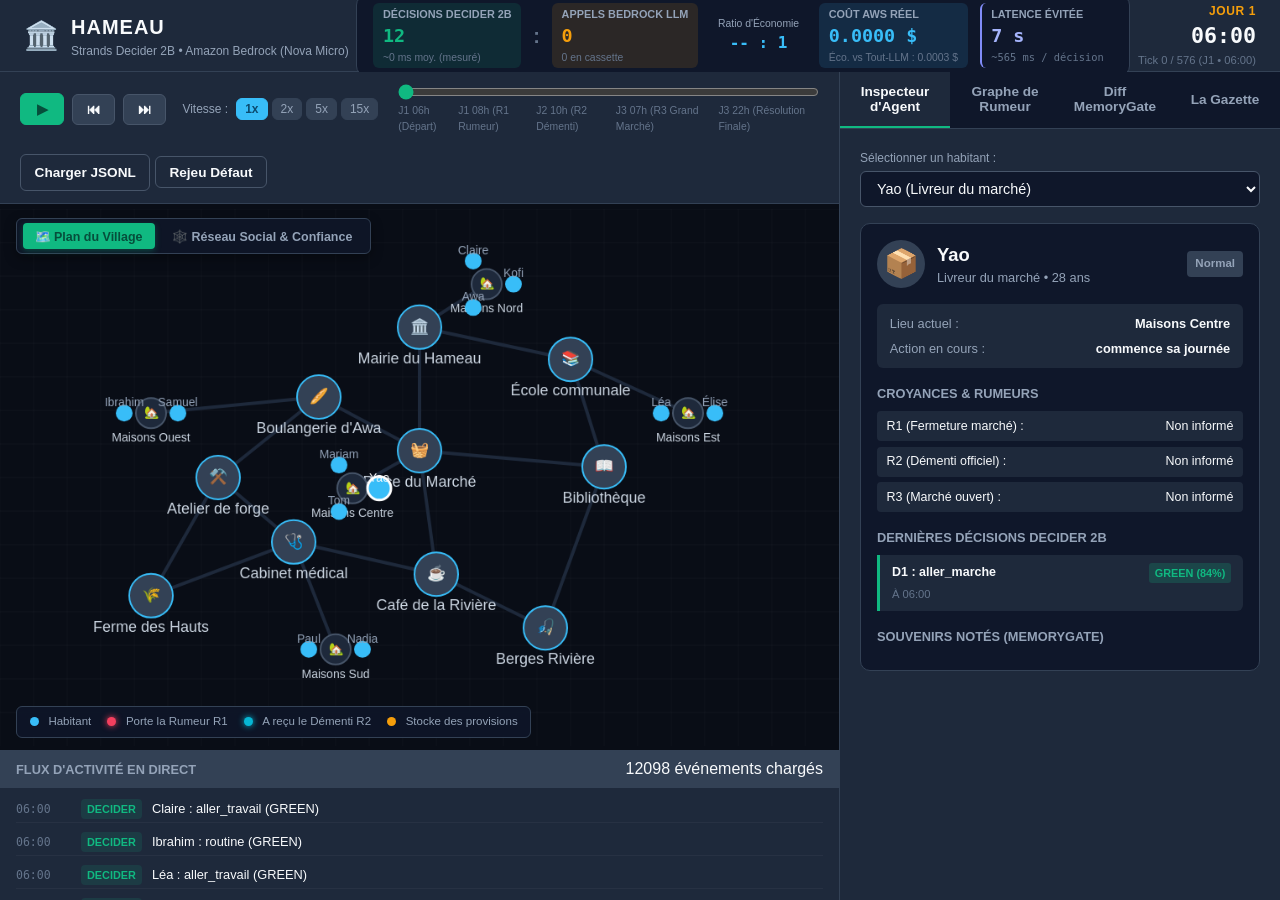
==== viewer/index.html @ 4fb648f9 "feat(viewer): implement interactive social network graph, trust diffusion & 3-day timeline" ====
<!DOCTYPE html>
<html lang="fr">
<head>
  <meta charset="UTF-8">
  <meta name="viewport" content="width=device-width, initial-scale=1.0">
  <meta http-equiv="Content-Security-Policy" content="default-src 'self'; style-src 'self' 'unsafe-inline' https://fonts.googleapis.com; font-src 'self' https://fonts.gstatic.com; img-src 'self' data:; connect-src 'self';">
  <title>HAMEAU — Visualiseur de Simulation Multi-Agents</title>
  <link rel="stylesheet" href="styles.css">
  <link rel="preconnect" href="https://fonts.googleapis.com">
  <link rel="preconnect" href="https://fonts.gstatic.com" crossorigin>
  <link href="https://fonts.googleapis.com/css2?family=Plus+Jakarta+Sans:wght@400;500;600;700&family=Newsreader:ital,opsz,wght@0,6..72,500;1,6..72,400&family=JetBrains+Mono:wght@400;500&display=swap" rel="stylesheet">
</head>
<body class="theme-slate">
  <!-- En-tête / Barre des métriques en direct -->
  <header class="app-header">
    <div class="brand">
      <div class="brand-logo">
        <span class="logo-icon">🏛️</span>
      </div>
      <div class="brand-text">
        <h1>HAMEAU</h1>
        <p class="subtitle">Strands Decider 2B &bull; Amazon Bedrock (Nova Micro)</p>
      </div>
    </div>

    <!-- Compteurs en direct (FR-25, Section 4.2) -->
    <div class="live-metrics" id="live-metrics">
      <div class="metric-card metric-decider">
        <div class="metric-label">Décisions Decider 2B</div>
        <div class="metric-value" id="counter-decider">0</div>
        <div class="metric-sub" id="counter-decider-latency">Mesuré depuis journal</div>
      </div>
      <div class="metric-divider">:</div>
      <div class="metric-card metric-bedrock">
        <div class="metric-label">Appels Bedrock LLM</div>
        <div class="metric-value" id="counter-bedrock">0</div>
        <div class="metric-sub" id="counter-cassettes">0 en cassette</div>
      </div>
      <div class="metric-badge">
        <span class="badge-title">Ratio d'Économie</span>
        <span class="badge-value" id="ratio-value">-- : 1</span>
      </div>
      <div class="metric-card metric-cost">
        <div class="metric-label">Coût AWS Réel</div>
        <div class="metric-value font-mono" id="counter-cost">0,0000 $</div>
        <div class="metric-sub" id="counter-savings">Éco. vs Tout-LLM : 0,0000 $</div>
      </div>
      <div class="metric-card metric-latency-saved">
        <div class="metric-label">Latence Évitée</div>
        <div class="metric-value font-mono" id="counter-latency-saved">0 s</div>
        <div class="metric-sub font-mono" id="counter-latency-sub">~565 ms / décision</div>
      </div>
    </div>

    <!-- Horloge & Contrôles rapides -->
    <div class="clock-display">
      <div class="clock-day" id="clock-day">JOUR 1</div>
      <div class="clock-time font-mono" id="clock-time">06:00</div>
      <div class="clock-tick" id="clock-tick">Tick 0 / 192</div>
    </div>
  </header>

  <!-- Corps principal -->
  <main class="main-container">
    <!-- Vue Carte & Timeline -->
    <section class="simulation-view">
      <!-- Barre d'outils de Rejeu -->
      <div class="playback-bar">
        <div class="playback-controls">
          <button id="btn-play-pause" class="btn btn-primary" title="Espace : Lecture / Pause">
            <span id="play-icon">▶</span>
          </button>
          <button id="btn-step-prev" class="btn btn-secondary" title="Pas précédent">⏮</button>
          <button id="btn-step-next" class="btn btn-secondary" title="Pas suivant">⏭</button>
          <div class="speed-selector">
            <label>Vitesse :</label>
            <button class="btn-chip active" data-speed="1">1x</button>
            <button class="btn-chip" data-speed="2">2x</button>
            <button class="btn-chip" data-speed="5">5x</button>
            <button class="btn-chip" data-speed="15">15x</button>
          </div>
        </div>

        <div class="timeline-slider-container">
          <input type="range" id="timeline-slider" min="0" max="576" value="0" step="1">
          <div class="timeline-ticks-labels">
            <span>J1 06h (Départ)</span>
            <span>J1 08h (R1 Rumeur)</span>
            <span>J2 10h (R2 Démenti)</span>
            <span>J3 07h (R3 Grand Marché)</span>
            <span>J3 22h (Résolution Finale)</span>
          </div>
        </div>

        <div class="playback-actions">
          <label class="btn btn-outline file-upload-label">
            <span>Charger JSONL</span>
            <input type="file" id="file-input" accept=".jsonl">
          </label>
          <button id="btn-load-sample" class="btn btn-outline">Rejeu Défaut</button>
        </div>
      </div>

      <!-- Canvas Carte du Village & Graphe Social -->
      <div class="canvas-wrapper">
        <div class="canvas-view-toggle">
          <button id="btn-view-map" class="view-toggle-btn active" data-mode="map">🗺️ Plan du Village</button>
          <button id="btn-view-network" class="view-toggle-btn" data-mode="network">🕸️ Réseau Social & Confiance</button>
        </div>
        <canvas id="village-canvas" width="1000" height="640"></canvas>
        <div class="map-overlay-legend" id="canvas-legend">
          <span class="legend-item"><span class="dot dot-habitant"></span> Habitant</span>
          <span class="legend-item"><span class="dot dot-rumeur"></span> Porte la Rumeur R1</span>
          <span class="legend-item"><span class="dot dot-dementi"></span> A reçu le Démenti R2</span>
          <span class="legend-item"><span class="dot dot-stocking"></span> Stocke des provisions</span>
        </div>
      </div>

      <!-- Journal des événements en direct -->
      <div class="event-feed">
        <div class="feed-header">
          <h3>Flux d'Activité en Direct</h3>
          <span class="feed-filter" id="feed-status">Prêt</span>
        </div>
        <div class="feed-list" id="feed-list">
          <div class="feed-empty">Chargez un journal ou lancez la lecture pour observer les événements.</div>
        </div>
      </div>
    </section>

    <!-- Volet Inspecteur & Onglets (À droite) -->
    <aside class="side-panel">
      <!-- Navigation par onglets -->
      <nav class="panel-tabs">
        <button class="tab-btn active" data-tab="inspector">Inspecteur d'Agent</button>
        <button class="tab-btn" data-tab="rumor-graph">Graphe de Rumeur</button>
        <button class="tab-btn" data-tab="memory-diff">Diff MemoryGate</button>
        <button class="tab-btn" data-tab="gazette">La Gazette</button>
      </nav>

      <!-- Onglet 1 : Inspecteur d'Agent -->
      <div class="tab-content active" id="tab-inspector">
        <div class="agent-selector-wrapper">
          <label for="agent-select">Sélectionner un habitant :</label>
          <select id="agent-select" class="form-select">
            <option value="yao">Yao (Livreur du marché)</option>
            <option value="kofi">Kofi (Maire)</option>
            <option value="awa">Awa (Boulangère)</option>
            <option value="elise">Élise (Institutrice)</option>
            <option value="samuel">Samuel (Forgeron)</option>
            <option value="nadia">Nadia (Médecin)</option>
            <option value="tom">Tom (Apprenti café)</option>
            <option value="mariam">Mariam (Marchande légumes)</option>
            <option value="paul">Paul (Pêcheur retraité)</option>
            <option value="lea">Léa (Bibliothécaire)</option>
            <option value="ibrahim">Ibrahim (Agriculteur)</option>
            <option value="claire">Claire (Rédactrice Gazette)</option>
          </select>
        </div>

        <div class="agent-card" id="agent-profile-card">
          <div class="agent-header">
            <div class="agent-avatar" id="inspector-avatar">📦</div>
            <div class="agent-title">
              <h2 id="inspector-name">Yao</h2>
              <p id="inspector-job">Livreur du marché &bull; 28 ans</p>
            </div>
            <div class="behavior-badge" id="inspector-stocking-badge">
              Normal
            </div>
          </div>

          <div class="agent-status-section">
            <div class="status-item">
              <span class="label">Lieu actuel :</span>
              <span class="value" id="inspector-loc">Place du Marché</span>
            </div>
            <div class="status-item">
              <span class="label">Action en cours :</span>
              <span class="value" id="inspector-action">Prépare ses livraisons</span>
            </div>
          </div>

          <!-- Croyances et Rumeurs -->
          <div class="inspector-beliefs">
            <h4>Croyances & Rumeurs</h4>
            <div id="inspector-beliefs-list" class="beliefs-list">
              <div class="belief-pill">R1 (Fermeture marché) : <span id="r1-cred">Non informé</span></div>
              <div class="belief-pill">R2 (Démenti officiel) : <span id="r2-cred">Non informé</span></div>
              <div class="belief-pill">R3 (Marché ouvert) : <span id="r3-cred">Non informé</span></div>
            </div>
          </div>

          <!-- Dernières Décisions Decider -->
          <div class="inspector-decisions">
            <h4>Dernières Décisions Decider 2B</h4>
            <div id="inspector-decisions-list" class="decisions-list">
              <!-- Rempli dynamiquement -->
            </div>
          </div>

          <!-- Souvenirs scorés par MemoryGate -->
          <div class="inspector-memories">
            <h4>Souvenirs Notés (MemoryGate)</h4>
            <div id="inspector-memories-list" class="memories-list">
              <!-- Rempli dynamiquement -->
            </div>
          </div>
        </div>
      </div>

      <!-- Onglet 2 : Graphe de propagation de la rumeur -->
      <div class="tab-content" id="tab-rumor-graph">
        <div class="rumor-stats">
          <div class="stat-box">
            <span class="stat-num" id="rumor-count">0 / 12</span>
            <span class="stat-text">Habitants atteints</span>
          </div>
          <div class="stat-box">
            <span class="stat-num" id="stocking-count">0 / 12</span>
            <span class="stat-text">Ont fait des stocks</span>
          </div>
        </div>

        <div class="rumor-chart-card">
          <div class="chart-header">
            <span class="chart-title">Courbes Épidémiques de Transmission</span>
            <div class="chart-legend">
              <span class="legend-item"><span class="legend-color r1"></span>R1 (Rumeur)</span>
              <span class="legend-item"><span class="legend-color r2"></span>R2 (Démenti)</span>
            </div>
          </div>
          <canvas id="rumor-curve-canvas" width="390" height="120"></canvas>
        </div>

        <div class="rumor-timeline" id="rumor-hops-list">
          <!-- Historique des sauts de rumeur -->
        </div>
      </div>

      <!-- Onglet 3 : Vue comparative MemoryGate (C2) -->
      <div class="tab-content" id="tab-memory-diff">
        <div class="diff-header-banner">
          <h3>Comparaison de Contexte LLM (Prompt Diff)</h3>
          <p>Impact du filtrage par Strands Decider 2B sur le prompt Bedrock Nova Micro.</p>
        </div>

        <div class="diff-metrics-row">
          <div class="diff-metric-pill">
            <span class="label">Tokens Économisés</span>
            <span class="val green" id="diff-tokens-saved">-78 %</span>
          </div>
          <div class="diff-metric-pill">
            <span class="label">Bruit Éliminé</span>
            <span class="val green" id="diff-noise-removed">9 / 12 souvenirs</span>
          </div>
          <div class="diff-metric-pill">
            <span class="label">Latence Decider</span>
            <span class="val font-mono">115 ms</span>
          </div>
        </div>

        <div class="diff-columns">
          <div class="diff-box without-gate">
            <div class="diff-box-header">
              <span class="box-title">❌ Sans MemoryGate (Brut)</span>
              <span class="badge badge-danger" id="tokens-raw-badge">~1 480 tokens</span>
            </div>
            <div class="diff-box-body" id="diff-raw-content">
              <!-- Rempli dynamiquement -->
            </div>
          </div>

          <div class="diff-box with-gate">
            <div class="diff-box-header">
              <span class="box-title">✅ Avec MemoryGate (Scoré)</span>
              <span class="badge badge-success" id="tokens-gated-badge">~320 tokens</span>
            </div>
            <div class="diff-box-body" id="diff-gated-content">
              <!-- Rempli dynamiquement -->
            </div>
          </div>
        </div>
      </div>

      <!-- Onglet 4 : Gazette du Hameau -->
      <div class="tab-content" id="tab-gazette">
        <div class="gazette-newspaper">
          <div class="gazette-masthead">
            <h1>LA GAZETTE DU HAMEAU</h1>
            <p class="gazette-date" id="gazette-date">Édition Quotidienne &bull; Rédaction : Claire</p>
          </div>
          <article class="gazette-body" id="gazette-content">
            <p class="gazette-empty">La Gazette paraît chaque soir à 22h00.</p>
          </article>
        </div>
      </div>
    </aside>
  </main>

  <script src="app.js"></script>
</body>
</html>
---- viewer/styles.css ----
/* ==========================================================================
   HAMEAU — Design System & Styles (UI/UX Pro Max)
   ========================================================================== */

:root {
  --bg-app: #0f172a;
  --bg-surface: #1e293b;
  --bg-surface-elevated: #334155;
  --bg-card: #1e293b;
  --border-subtle: #334155;
  --border-strong: #475569;

  --text-primary: #f8fafc;
  --text-secondary: #94a3b8;
  --text-muted: #64748b;

  --brand-decider: #10b981;
  --brand-decider-bg: rgba(16, 185, 129, 0.12);
  --brand-bedrock: #f59e0b;
  --brand-bedrock-bg: rgba(245, 158, 11, 0.12);
  --brand-cost: #38bdf8;
  --brand-cost-bg: rgba(56, 189, 248, 0.12);

  --zone-green: #10b981;
  --zone-orange: #f59e0b;
  --zone-red: #f43f5e;

  --radius-sm: 6px;
  --radius-md: 10px;
  --radius-lg: 14px;

  --font-ui: "Plus Jakarta Sans", -apple-system, BlinkMacSystemFont, sans-serif;
  --font-serif: "Newsreader", Georgia, serif;
  --font-mono: "JetBrains Mono", monospace;
}

* {
  box-sizing: border-box;
  margin: 0;
  padding: 0;
}

body {
  background-color: var(--bg-app);
  color: var(--text-primary);
  font-family: var(--font-ui);
  line-height: 1.5;
  overflow-x: hidden;
  height: 100vh;
  display: flex;
  flex-direction: column;
}

.font-mono {
  font-family: var(--font-mono);
}

/* Header */
.app-header {
  height: 72px;
  background-color: var(--bg-surface);
  border-bottom: 1px solid var(--border-subtle);
  display: flex;
  align-items: center;
  justify-content: space-between;
  padding: 0 1.5rem;
  flex-shrink: 0;
}

.brand {
  display: flex;
  align-items: center;
  gap: 0.75rem;
}

.brand-logo .logo-icon {
  font-size: 1.75rem;
}

.brand-text h1 {
  font-size: 1.25rem;
  font-weight: 700;
  letter-spacing: 0.05em;
  color: var(--text-primary);
}

.brand-text .subtitle {
  font-size: 0.75rem;
  color: var(--text-secondary);
}

/* Live Metrics Bar */
.live-metrics {
  display: flex;
  align-items: center;
  gap: 0.75rem;
  background-color: var(--bg-app);
  padding: 0.4rem 1rem;
  border-radius: var(--radius-md);
  border: 1px solid var(--border-subtle);
}

.metric-card {
  display: flex;
  flex-direction: column;
  padding: 0.2rem 0.6rem;
  border-radius: var(--radius-sm);
}

.metric-decider { background: var(--brand-decider-bg); }
.metric-bedrock { background: var(--brand-bedrock-bg); }
.metric-cost { background: var(--brand-cost-bg); }

.metric-label {
  font-size: 0.68rem;
  text-transform: uppercase;
  font-weight: 600;
  color: var(--text-secondary);
}

.metric-value {
  font-size: 1.15rem;
  font-weight: 700;
  font-family: var(--font-mono);
}

.metric-decider .metric-value { color: var(--brand-decider); }
.metric-bedrock .metric-value { color: var(--brand-bedrock); }
.metric-cost .metric-value { color: var(--brand-cost); }

.metric-sub {
  font-size: 0.65rem;
  color: var(--text-muted);
}

.metric-divider {
  font-size: 1.25rem;
  font-weight: 700;
  color: var(--text-muted);
}

.metric-badge {
  display: flex;
  flex-direction: column;
  align-items: center;
  padding: 0 0.5rem;
}

.badge-title {
  font-size: 0.65rem;
  color: var(--text-secondary);
}

.badge-value {
  font-size: 1rem;
  font-weight: 700;
  color: #38bdf8;
  font-family: var(--font-mono);
}

/* Clock */
.clock-display {
  display: flex;
  flex-direction: column;
  align-items: flex-end;
}

.clock-day {
  font-size: 0.75rem;
  font-weight: 700;
  color: var(--brand-bedrock);
  letter-spacing: 0.05em;
}

.clock-time {
  font-size: 1.35rem;
  font-weight: 700;
  color: var(--text-primary);
}

.clock-tick {
  font-size: 0.7rem;
  color: var(--text-muted);
}

/* Main Layout */
.main-container {
  display: flex;
  flex: 1;
  overflow: hidden;
}

.simulation-view {
  flex: 1;
  display: flex;
  flex-direction: column;
  border-right: 1px solid var(--border-subtle);
  overflow: hidden;
}

/* Playback bar */
.playback-bar {
  background-color: var(--bg-surface);
  padding: 0.75rem 1.25rem;
  border-bottom: 1px solid var(--border-subtle);
  display: flex;
  align-items: center;
  gap: 1.25rem;
  flex-wrap: wrap;
}

.playback-controls {
  display: flex;
  align-items: center;
  gap: 0.5rem;
}

.btn {
  background: var(--bg-surface-elevated);
  color: var(--text-primary);
  border: 1px solid var(--border-strong);
  padding: 0.45rem 0.85rem;
  border-radius: var(--radius-sm);
  cursor: pointer;
  font-weight: 600;
  font-size: 0.85rem;
  display: inline-flex;
  align-items: center;
  justify-content: center;
  transition: all 0.15s ease;
}

.btn:hover {
  background: var(--border-strong);
}

.btn-primary {
  background: var(--brand-decider);
  border-color: var(--brand-decider);
  color: #064e3b;
  min-width: 44px;
}

.btn-primary:hover {
  background: #34d399;
}

.btn-outline {
  background: transparent;
  border-color: var(--border-strong);
}

.file-upload-label {
  position: relative;
  overflow: hidden;
  cursor: pointer;
}

.file-upload-label input[type="file"] {
  position: absolute;
  top: 0;
  left: 0;
  opacity: 0;
  width: 100%;
  height: 100%;
  cursor: pointer;
}

.speed-selector {
  display: flex;
  align-items: center;
  gap: 0.25rem;
  margin-left: 0.5rem;
}

.speed-selector label {
  font-size: 0.75rem;
  color: var(--text-secondary);
  margin-right: 0.25rem;
}

.btn-chip {
  background: var(--bg-surface-elevated);
  border: 1px solid var(--border-subtle);
  color: var(--text-secondary);
  padding: 0.2rem 0.5rem;
  font-size: 0.75rem;
  border-radius: var(--radius-sm);
  cursor: pointer;
}

.btn-chip.active {
  background: var(--brand-cost);
  color: #0c4a6e;
  font-weight: 700;
  border-color: var(--brand-cost);
}

/* Timeline */
.timeline-slider-container {
  flex: 1;
  min-width: 200px;
  display: flex;
  flex-direction: column;
  gap: 0.2rem;
}

.timeline-slider-container input[type="range"] {
  width: 100%;
  accent-color: var(--brand-decider);
  cursor: pointer;
}

.timeline-ticks-labels {
  display: flex;
  justify-content: space-between;
  font-size: 0.65rem;
  color: var(--text-muted);
}

/* Canvas Area */
.canvas-wrapper {
  position: relative;
  flex: 1;
  background: #090d16;
  display: flex;
  align-items: center;
  justify-content: center;
  overflow: hidden;
}

.canvas-view-toggle {
  position: absolute;
  top: 14px;
  left: 16px;
  z-index: 10;
  display: flex;
  gap: 0.35rem;
  background: rgba(15, 23, 42, 0.88);
  backdrop-filter: blur(8px);
  padding: 0.25rem 0.35rem;
  border-radius: var(--radius-sm);
  border: 1px solid var(--border-subtle);
  box-shadow: 0 4px 12px rgba(0, 0, 0, 0.35);
}

.view-toggle-btn {
  background: transparent;
  border: none;
  color: var(--text-secondary);
  font-size: 0.78rem;
  font-weight: 600;
  padding: 0.35rem 0.75rem;
  border-radius: 4px;
  cursor: pointer;
  transition: all 0.15s ease;
  display: inline-flex;
  align-items: center;
  gap: 0.35rem;
}

.view-toggle-btn:hover {
  color: var(--text-primary);
  background: var(--bg-surface-elevated);
}

.view-toggle-btn.active {
  background: var(--brand-decider);
  color: #064e3b;
  font-weight: 700;
  box-shadow: 0 2px 6px rgba(16, 185, 129, 0.3);
}

#village-canvas {
  width: 100%;
  height: 100%;
  object-fit: contain;
}

.map-overlay-legend {
  position: absolute;
  bottom: 12px;
  left: 16px;
  background: rgba(15, 23, 42, 0.85);
  backdrop-filter: blur(8px);
  border: 1px solid var(--border-subtle);
  padding: 0.4rem 0.8rem;
  border-radius: var(--radius-sm);
  display: flex;
  gap: 1rem;
  font-size: 0.72rem;
  color: var(--text-secondary);
}

.dot {
  display: inline-block;
  width: 9px;
  height: 9px;
  border-radius: 50%;
  margin-right: 0.3rem;
}

.dot-habitant { background: #38bdf8; }
.dot-neutral { background: #64748b; }
.dot-rumeur { background: #f43f5e; box-shadow: 0 0 6px #f43f5e; }
.dot-dementi { background: #06b6d4; box-shadow: 0 0 6px #06b6d4; }
.dot-resolution { background: #10b981; box-shadow: 0 0 6px #10b981; }
.dot-stocking { background: #f59e0b; }

/* Event Feed */
.event-feed {
  height: 150px;
  background: var(--bg-surface);
  border-top: 1px solid var(--border-subtle);
  display: flex;
  flex-direction: column;
}

.feed-header {
  padding: 0.4rem 1rem;
  background: var(--bg-surface-elevated);
  display: flex;
  justify-content: space-between;
  align-items: center;
}

.feed-header h3 {
  font-size: 0.8rem;
  text-transform: uppercase;
  color: var(--text-secondary);
}

.feed-status {
  font-size: 0.75rem;
  color: var(--text-muted);
}

.feed-list {
  flex: 1;
  overflow-y: auto;
  padding: 0.5rem 1rem;
  font-size: 0.8rem;
  display: flex;
  flex-direction: column;
  gap: 0.35rem;
}

.feed-item {
  display: flex;
  gap: 0.6rem;
  align-items: baseline;
  padding: 0.2rem 0;
  border-bottom: 1px solid rgba(255, 255, 255, 0.04);
}

.feed-tick {
  color: var(--text-muted);
  font-family: var(--font-mono);
  font-size: 0.72rem;
  min-width: 55px;
}

.feed-tag {
  font-size: 0.68rem;
  padding: 0.1rem 0.4rem;
  border-radius: 4px;
  font-weight: 600;
  text-transform: uppercase;
}

.tag-decision { background: var(--brand-decider-bg); color: var(--brand-decider); }
.tag-talk { background: var(--brand-bedrock-bg); color: var(--brand-bedrock); }
.tag-rumor { background: rgba(244, 63, 94, 0.18); color: #f43f5e; }
.tag-move { background: rgba(56, 189, 248, 0.15); color: #38bdf8; }

/* Side Panel */
.side-panel {
  width: 440px;
  background: var(--bg-surface);
  display: flex;
  flex-direction: column;
  overflow: hidden;
  flex-shrink: 0;
}

.panel-tabs {
  display: flex;
  border-bottom: 1px solid var(--border-subtle);
  background: var(--bg-app);
}

.tab-btn {
  flex: 1;
  background: transparent;
  border: none;
  border-bottom: 2px solid transparent;
  color: var(--text-secondary);
  padding: 0.75rem 0.5rem;
  font-size: 0.85rem;
  font-weight: 600;
  cursor: pointer;
  transition: all 0.15s ease;
}

.tab-btn.active {
  color: var(--text-primary);
  border-bottom-color: var(--brand-decider);
  background: var(--bg-surface);
}

.tab-content {
  display: none;
  flex: 1;
  overflow-y: auto;
  padding: 1.25rem;
}

.tab-content.active {
  display: block;
}

/* Inspector View */
.agent-selector-wrapper {
  margin-bottom: 1rem;
}

.agent-selector-wrapper label {
  display: block;
  font-size: 0.75rem;
  color: var(--text-secondary);
  margin-bottom: 0.25rem;
}

.form-select {
  width: 100%;
  padding: 0.5rem 0.75rem;
  background: var(--bg-app);
  border: 1px solid var(--border-strong);
  color: var(--text-primary);
  border-radius: var(--radius-sm);
  font-size: 0.9rem;
}

.agent-card {
  background: var(--bg-app);
  border: 1px solid var(--border-subtle);
  border-radius: var(--radius-md);
  padding: 1rem;
  display: flex;
  flex-direction: column;
  gap: 1rem;
}

.agent-header {
  display: flex;
  align-items: center;
  gap: 0.75rem;
}

.agent-avatar {
  font-size: 1.75rem;
  background: var(--bg-surface-elevated);
  width: 48px;
  height: 48px;
  display: flex;
  align-items: center;
  justify-content: center;
  border-radius: 50%;
}

.agent-title h2 {
  font-size: 1.15rem;
  font-weight: 700;
}

.agent-title p {
  font-size: 0.8rem;
  color: var(--text-secondary);
}

.behavior-badge {
  margin-left: auto;
  font-size: 0.72rem;
  padding: 0.25rem 0.5rem;
  border-radius: 4px;
  font-weight: 600;
  background: var(--bg-surface-elevated);
  color: var(--text-secondary);
}

.behavior-badge.active-stock {
  background: rgba(245, 158, 11, 0.2);
  color: #f59e0b;
  border: 1px solid #f59e0b;
}

.agent-status-section {
  background: var(--bg-surface);
  padding: 0.6rem 0.8rem;
  border-radius: var(--radius-sm);
  display: flex;
  flex-direction: column;
  gap: 0.4rem;
}

.status-item {
  display: flex;
  justify-content: space-between;
  font-size: 0.8rem;
}

.status-item .label {
  color: var(--text-secondary);
}

.status-item .value {
  font-weight: 600;
  color: var(--text-primary);
}

/* Beliefs */
.inspector-beliefs h4,
.inspector-decisions h4,
.inspector-memories h4 {
  font-size: 0.8rem;
  text-transform: uppercase;
  color: var(--text-secondary);
  margin-bottom: 0.5rem;
}

.beliefs-list {
  display: flex;
  flex-direction: column;
  gap: 0.35rem;
}

.belief-pill {
  font-size: 0.78rem;
  background: var(--bg-surface);
  padding: 0.35rem 0.6rem;
  border-radius: 4px;
  display: flex;
  justify-content: space-between;
}

/* Decisions & Memories Lists */
.decisions-list,
.memories-list {
  display: flex;
  flex-direction: column;
  gap: 0.5rem;
}

.decision-box {
  background: var(--bg-surface);
  border-left: 3px solid var(--zone-green);
  padding: 0.5rem 0.75rem;
  border-radius: 0 var(--radius-sm) var(--radius-sm) 0;
  font-size: 0.78rem;
}

.decision-box.zone-orange { border-left-color: var(--zone-orange); }
.decision-box.zone-red { border-left-color: var(--zone-red); }

.decision-top {
  display: flex;
  justify-content: space-between;
  font-weight: 600;
  margin-bottom: 0.2rem;
}

.zone-tag {
  font-size: 0.68rem;
  padding: 0.1rem 0.35rem;
  border-radius: 3px;
  text-transform: uppercase;
}

.zone-tag.green { background: rgba(16, 185, 129, 0.2); color: #10b981; }
.zone-tag.orange { background: rgba(245, 158, 11, 0.2); color: #f59e0b; }
.zone-tag.red { background: rgba(244, 63, 94, 0.2); color: #f43f5e; }

.memory-box {
  background: var(--bg-surface);
  padding: 0.5rem 0.75rem;
  border-radius: var(--radius-sm);
  font-size: 0.78rem;
  display: flex;
  flex-direction: column;
  gap: 0.25rem;
}

.memory-scores {
  display: flex;
  gap: 0.75rem;
  font-size: 0.7rem;
  color: var(--text-muted);
}

.memory-scores span {
  font-family: var(--font-mono);
  color: var(--brand-cost);
}

/* Gazette Layout */
.gazette-newspaper {
  background: #fdfbf7;
  color: #1c1917;
  padding: 1.5rem;
  border-radius: var(--radius-md);
  font-family: var(--font-serif);
  line-height: 1.6;
}

.gazette-masthead {
  text-align: center;
  border-bottom: 2px solid #1c1917;
  padding-bottom: 0.75rem;
  margin-bottom: 1rem;
}

.gazette-masthead h1 {
  font-size: 1.75rem;
  font-weight: 700;
  letter-spacing: 0.05em;
}

.gazette-date {
  font-size: 0.8rem;
  font-style: italic;
  color: #78716c;
}

.gazette-body {
  font-size: 0.95rem;
  white-space: pre-wrap;
}

/* Rumor Graph Tab */
.rumor-stats {
  display: flex;
  gap: 1rem;
  margin-bottom: 1.25rem;
}

.stat-box {
  flex: 1;
  background: var(--bg-app);
  border: 1px solid var(--border-subtle);
  border-radius: var(--radius-sm);
  padding: 0.75rem;
  text-align: center;
}

.stat-num {
  display: block;
  font-size: 1.35rem;
  font-weight: 700;
  color: #f43f5e;
  font-family: var(--font-mono);
}

.stat-text {
  font-size: 0.75rem;
  color: var(--text-secondary);
}

.rumor-timeline {
  display: flex;
  flex-direction: column;
  gap: 0.5rem;
}

.hop-card {
  background: var(--bg-app);
  border-left: 3px solid #f43f5e;
  padding: 0.6rem 0.8rem;
  border-radius: 0 var(--radius-sm) var(--radius-sm) 0;
  font-size: 0.8rem;
}

.hop-header {
  display: flex;
  justify-content: space-between;
  font-weight: 600;
  color: #f43f5e;
  margin-bottom: 0.2rem;
}

/* Metric card latency saved (C3) */
.metric-latency-saved {
  border-left: 2px solid #818cf8;
}
.metric-latency-saved .metric-value {
  color: #a5b4fc;
}

/* Rumor Chart Card (C1) */
.rumor-chart-card {
  background: var(--bg-app);
  border: 1px solid var(--border-subtle);
  border-radius: var(--radius-sm);
  padding: 0.6rem 0.8rem;
  margin-bottom: 0.8rem;
}

.chart-header {
  display: flex;
  justify-content: space-between;
  align-items: center;
  margin-bottom: 0.4rem;
}

.chart-title {
  font-size: 0.75rem;
  font-weight: 600;
  color: var(--text-primary);
}

.chart-legend {
  display: flex;
  gap: 0.6rem;
  font-size: 0.68rem;
  color: var(--text-secondary);
}

.legend-item {
  display: flex;
  align-items: center;
  gap: 0.3rem;
}

.legend-color {
  width: 8px;
  height: 8px;
  border-radius: 50%;
  display: inline-block;
}

.legend-color.r1 { background: #f43f5e; }
.legend-color.r2 { background: #10b981; }

#rumor-curve-canvas {
  width: 100%;
  height: 110px;
  display: block;
}

/* MemoryGate Diff Styles (C2) */
.diff-header-banner {
  background: var(--bg-app);
  border: 1px solid var(--border-subtle);
  border-radius: var(--radius-sm);
  padding: 0.75rem 1rem;
  margin-bottom: 0.8rem;
}

.diff-header-banner h3 {
  font-size: 0.95rem;
  font-weight: 700;
  color: var(--text-primary);
  margin-bottom: 0.2rem;
}

.diff-header-banner p {
  font-size: 0.75rem;
  color: var(--text-secondary);
}

.diff-metrics-row {
  display: flex;
  gap: 0.5rem;
  margin-bottom: 0.8rem;
}

.diff-metric-pill {
  flex: 1;
  background: var(--bg-app);
  border: 1px solid var(--border-subtle);
  border-radius: var(--radius-sm);
  padding: 0.5rem;
  text-align: center;
}

.diff-metric-pill .label {
  display: block;
  font-size: 0.68rem;
  color: var(--text-muted);
}

.diff-metric-pill .val {
  font-size: 0.85rem;
  font-weight: 700;
}

.diff-metric-pill .val.green {
  color: var(--brand-decider);
}

.diff-columns {
  display: flex;
  flex-direction: column;
  gap: 0.75rem;
}

.diff-box {
  background: var(--bg-app);
  border-radius: var(--radius-sm);
  border: 1px solid var(--border-subtle);
  overflow: hidden;
}

.diff-box.without-gate {
  border-left: 3px solid #f43f5e;
}

.diff-box.with-gate {
  border-left: 3px solid #10b981;
}

.diff-box-header {
  display: flex;
  justify-content: space-between;
  align-items: center;
  padding: 0.5rem 0.75rem;
  background: rgba(255, 255, 255, 0.02);
  border-bottom: 1px solid var(--border-subtle);
  font-size: 0.8rem;
  font-weight: 600;
}

.badge-danger {
  background: rgba(244, 63, 94, 0.15);
  color: #f43f5e;
  padding: 0.15rem 0.4rem;
  border-radius: 4px;
  font-size: 0.7rem;
  font-family: var(--font-mono);
}

.badge-success {
  background: var(--brand-decider-bg);
  color: var(--brand-decider);
  padding: 0.15rem 0.4rem;
  border-radius: 4px;
  font-size: 0.7rem;
  font-family: var(--font-mono);
}

.diff-box-body {
  padding: 0.6rem 0.75rem;
  font-size: 0.72rem;
  line-height: 1.5;
  color: var(--text-secondary);
  max-height: 160px;
  overflow-y: auto;
}

.diff-memory-item {
  padding: 0.3rem 0;
  border-bottom: 1px solid rgba(255, 255, 255, 0.04);
}

.diff-memory-item.selected {
  color: #38bdf8;
  font-weight: 500;
}

.diff-memory-item.filtered-out {
  color: var(--text-muted);
  text-decoration: line-through;
  opacity: 0.7;
}
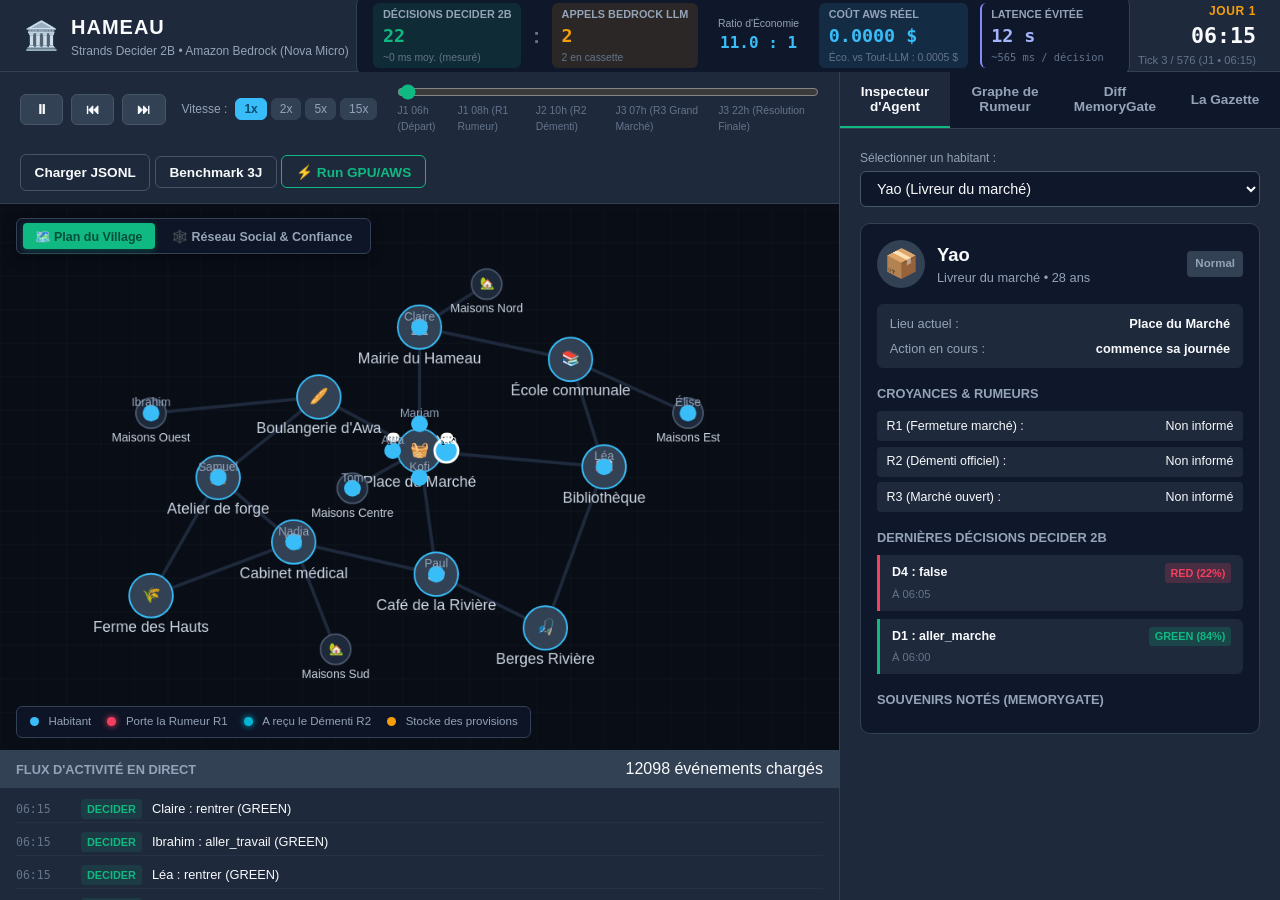
==== commit 4b22950b: "feat(cli,viewer): add custom output flag, live run button in viewer, and verify live GPU/Bedrock exe" ====
--- a/viewer/index.html
+++ b/viewer/index.html
@@ -97,7 +97,8 @@
             <span>Charger JSONL</span>
             <input type="file" id="file-input" accept=".jsonl">
           </label>
-          <button id="btn-load-sample" class="btn btn-outline">Rejeu Défaut</button>
+          <button id="btn-load-sample" class="btn btn-outline" title="Rejeu du benchmark 3 jours (12 098 événements)">Benchmark 3J</button>
+          <button id="btn-load-live" class="btn btn-outline" style="border-color: #10b981; color: #10b981;" title="Charger le run réel GPU & Bedrock">⚡ Run GPU/AWS</button>
         </div>
       </div>
 
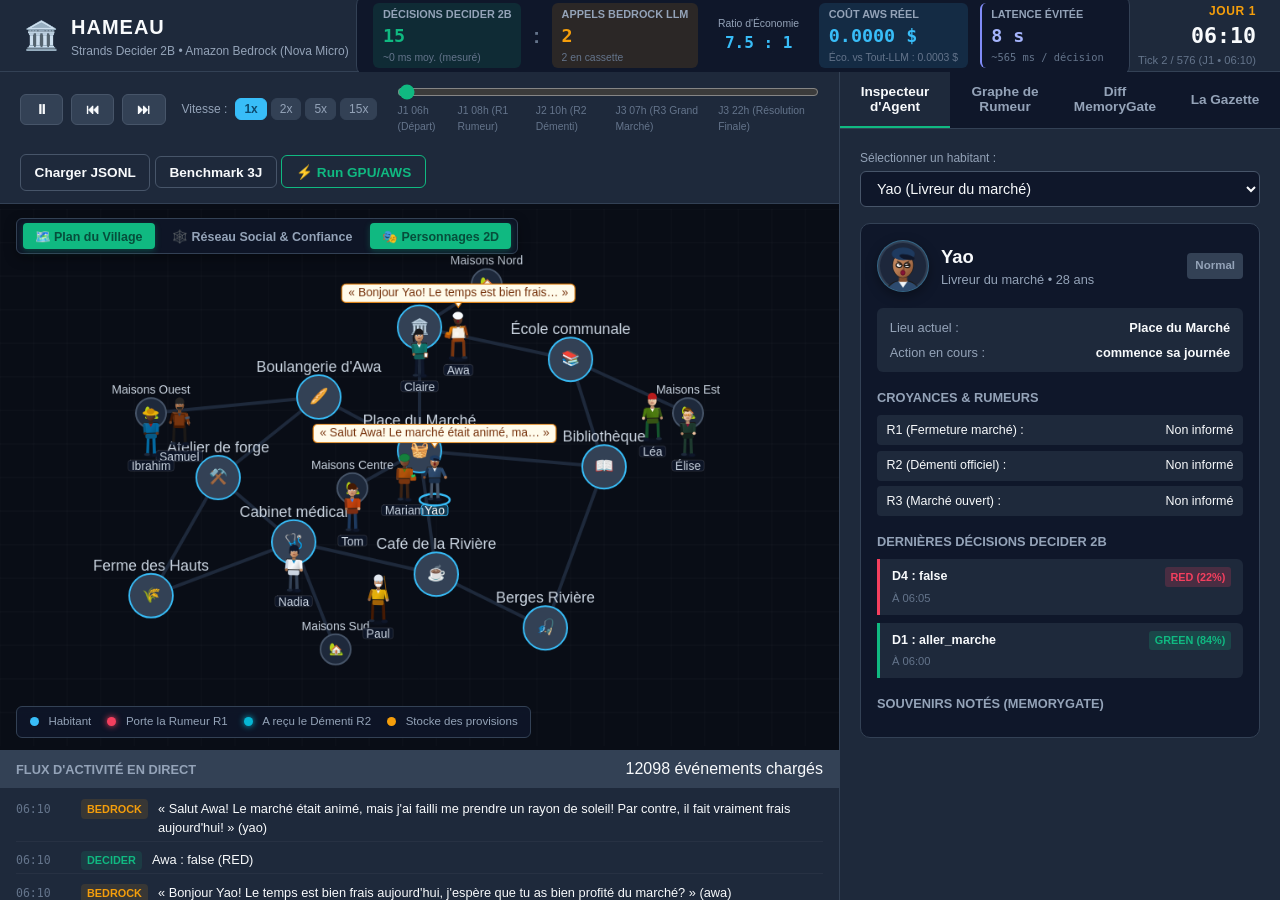
==== commit ba14c763: "feat(viewer): complete slices S1-S9 with anti-collision, walking interpolation, speech bubbles, and " ====
--- a/viewer/index.html
+++ b/viewer/index.html
@@ -107,6 +107,7 @@
         <div class="canvas-view-toggle">
           <button id="btn-view-map" class="view-toggle-btn active" data-mode="map">🗺️ Plan du Village</button>
           <button id="btn-view-network" class="view-toggle-btn" data-mode="network">🕸️ Réseau Social & Confiance</button>
+          <button id="btn-toggle-render-mode" class="view-toggle-btn active" data-render-mode="characters" title="Basculer entre Personnages Illustrés et Points Schématiques">🎭 Personnages 2D</button>
         </div>
         <canvas id="village-canvas" width="1000" height="640"></canvas>
         <div class="map-overlay-legend" id="canvas-legend">
@@ -161,7 +162,8 @@
 
         <div class="agent-card" id="agent-profile-card">
           <div class="agent-header">
-            <div class="agent-avatar" id="inspector-avatar">📦</div>
+            <canvas id="inspector-bust-canvas" width="56" height="56" class="agent-bust-canvas" title="Portrait en buste"></canvas>
+            <div class="agent-avatar" id="inspector-avatar" style="display: none;">📦</div>
             <div class="agent-title">
               <h2 id="inspector-name">Yao</h2>
               <p id="inspector-job">Livreur du marché &bull; 28 ans</p>
@@ -288,8 +290,13 @@
       <div class="tab-content" id="tab-gazette">
         <div class="gazette-newspaper">
           <div class="gazette-masthead">
-            <h1>LA GAZETTE DU HAMEAU</h1>
-            <p class="gazette-date" id="gazette-date">Édition Quotidienne &bull; Rédaction : Claire</p>
+            <div class="gazette-author-badge">
+              <canvas id="gazette-author-canvas" width="46" height="46" class="agent-bust-canvas" title="Claire, rédactrice"></canvas>
+              <div>
+                <h1>LA GAZETTE DU HAMEAU</h1>
+                <p class="gazette-date" id="gazette-date">Édition Quotidienne &bull; Rédaction : Claire</p>
+              </div>
+            </div>
           </div>
           <article class="gazette-body" id="gazette-content">
             <p class="gazette-empty">La Gazette paraît chaque soir à 22h00.</p>
@@ -299,6 +306,7 @@
     </aside>
   </main>
 
+  <script src="character_renderer.js"></script>
   <script src="app.js"></script>
 </body>
 </html>
--- a/viewer/styles.css
+++ b/viewer/styles.css
@@ -568,6 +568,16 @@
   border-radius: 50%;
 }
 
+.agent-bust-canvas {
+  width: 52px;
+  height: 52px;
+  border-radius: 50%;
+  border: 1.5px solid rgba(56, 189, 248, 0.3);
+  background: var(--bg-surface-elevated);
+  box-shadow: 0 4px 12px rgba(0, 0, 0, 0.35);
+  flex-shrink: 0;
+}
+
 .agent-title h2 {
   font-size: 1.15rem;
   font-weight: 700;
@@ -719,6 +729,13 @@
   margin-bottom: 1rem;
 }
 
+.gazette-author-badge {
+  display: flex;
+  align-items: center;
+  justify-content: center;
+  gap: 0.85rem;
+}
+
 .gazette-masthead h1 {
   font-size: 1.75rem;
   font-weight: 700;
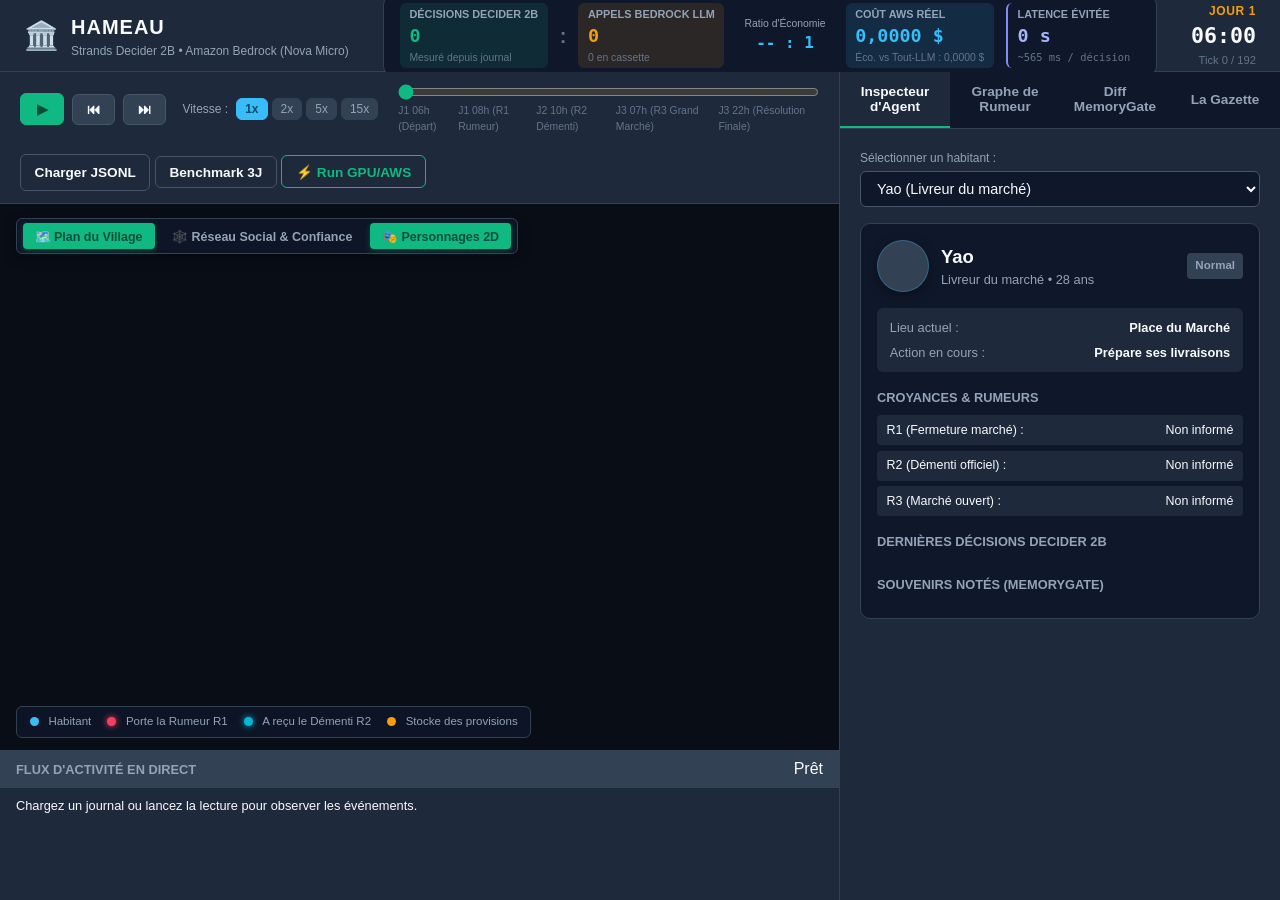
==== commit ddb5a554: "feat(tranche1): fix visual glitches, dynamic memorygate diff, bidirectional social ties, and robust " ====
--- a/viewer/index.html
+++ b/viewer/index.html
@@ -231,6 +231,7 @@
             <div class="chart-legend">
               <span class="legend-item"><span class="legend-color r1"></span>R1 (Rumeur)</span>
               <span class="legend-item"><span class="legend-color r2"></span>R2 (Démenti)</span>
+              <span class="legend-item"><span class="legend-color r3"></span>R3 (Marché ouvert)</span>
             </div>
           </div>
           <canvas id="rumor-curve-canvas" width="390" height="120"></canvas>
@@ -259,7 +260,7 @@
           </div>
           <div class="diff-metric-pill">
             <span class="label">Latence Decider</span>
-            <span class="val font-mono">115 ms</span>
+            <span class="val font-mono" id="diff-decider-latency">115 ms</span>
           </div>
         </div>
 
--- a/viewer/styles.css
+++ b/viewer/styles.css
@@ -855,7 +855,8 @@
 }
 
 .legend-color.r1 { background: #f43f5e; }
-.legend-color.r2 { background: #10b981; }
+.legend-color.r2 { background: #06b6d4; }
+.legend-color.r3 { background: #10b981; }
 
 #rumor-curve-canvas {
   width: 100%;
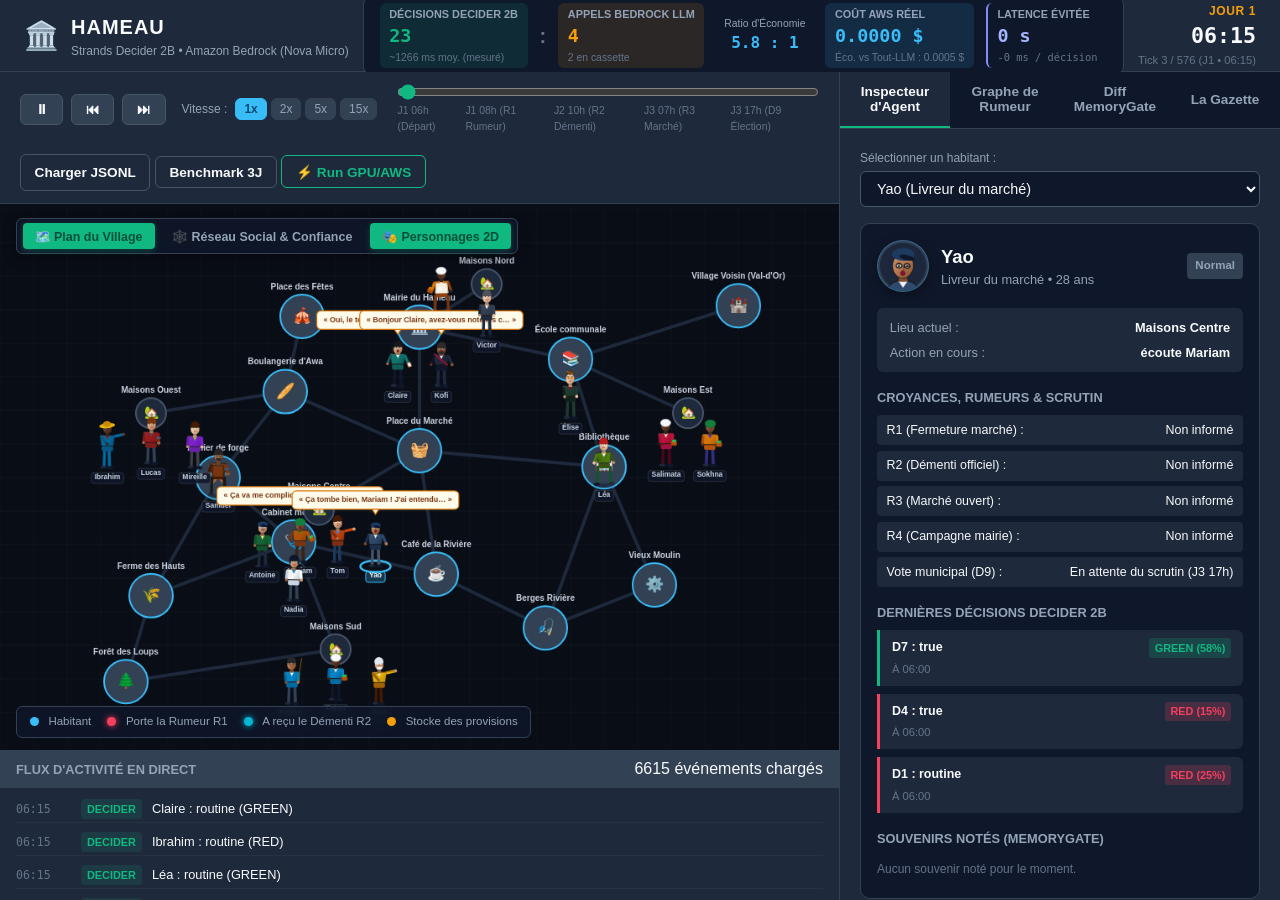
==== commit cdc18f2f: "feat(election): add D9 municipal vote on Day 3, full Bedrock telemetry, and viewer election tally" ====
--- a/viewer/index.html
+++ b/viewer/index.html
@@ -48,7 +48,7 @@
       <div class="metric-card metric-latency-saved">
         <div class="metric-label">Latence Évitée</div>
         <div class="metric-value font-mono" id="counter-latency-saved">0 s</div>
-        <div class="metric-sub font-mono" id="counter-latency-sub">~565 ms / décision</div>
+        <div class="metric-sub font-mono" id="counter-latency-sub">Mesuré depuis journal</div>
       </div>
     </div>
 
@@ -87,8 +87,8 @@
             <span>J1 06h (Départ)</span>
             <span>J1 08h (R1 Rumeur)</span>
             <span>J2 10h (R2 Démenti)</span>
-            <span>J3 07h (R3 Grand Marché)</span>
-            <span>J3 22h (Résolution Finale)</span>
+            <span>J3 07h (R3 Marché)</span>
+            <span>J3 17h (D9 Élection)</span>
           </div>
         </div>
 
@@ -97,7 +97,7 @@
             <span>Charger JSONL</span>
             <input type="file" id="file-input" accept=".jsonl">
           </label>
-          <button id="btn-load-sample" class="btn btn-outline" title="Rejeu du benchmark 3 jours (12 098 événements)">Benchmark 3J</button>
+          <button id="btn-load-sample" class="btn btn-outline" title="Rejeu de la simulation 3 jours">Benchmark 3J</button>
           <button id="btn-load-live" class="btn btn-outline" style="border-color: #10b981; color: #10b981;" title="Charger le run réel GPU & Bedrock">⚡ Run GPU/AWS</button>
         </div>
       </div>
@@ -157,6 +157,14 @@
             <option value="lea">Léa (Bibliothécaire)</option>
             <option value="ibrahim">Ibrahim (Agriculteur)</option>
             <option value="claire">Claire (Rédactrice Gazette)</option>
+            <option value="victor">Victor (Notaire & Candidat)</option>
+            <option value="fatou">Fatou (Meunière du Moulin)</option>
+            <option value="lucas">Lucas (Bûcheron & Meneur)</option>
+            <option value="sokhna">Sokhna (Marchande itinérante)</option>
+            <option value="antoine">Antoine (Garde champêtre)</option>
+            <option value="mireille">Mireille (Herboriste)</option>
+            <option value="bastien">Bastien (Jeune Pêcheur)</option>
+            <option value="salimata">Salimata (Aubergiste)</option>
           </select>
         </div>
 
@@ -186,11 +194,13 @@
 
           <!-- Croyances et Rumeurs -->
           <div class="inspector-beliefs">
-            <h4>Croyances & Rumeurs</h4>
+            <h4>Croyances, Rumeurs & Scrutin</h4>
             <div id="inspector-beliefs-list" class="beliefs-list">
               <div class="belief-pill">R1 (Fermeture marché) : <span id="r1-cred">Non informé</span></div>
               <div class="belief-pill">R2 (Démenti officiel) : <span id="r2-cred">Non informé</span></div>
               <div class="belief-pill">R3 (Marché ouvert) : <span id="r3-cred">Non informé</span></div>
+              <div class="belief-pill">R4 (Campagne mairie) : <span id="r4-cred">Non informé</span></div>
+              <div class="belief-pill">Vote municipal (D9) : <span id="inspector-vote">En attente du scrutin (J3 17h)</span></div>
             </div>
           </div>
 
@@ -212,15 +222,15 @@
         </div>
       </div>
 
-      <!-- Onglet 2 : Graphe de propagation de la rumeur -->
+      <!-- Onglet 2 : Graphe de propagation de la rumeur & Scrutin Municipal -->
       <div class="tab-content" id="tab-rumor-graph">
         <div class="rumor-stats">
           <div class="stat-box">
-            <span class="stat-num" id="rumor-count">0 / 12</span>
-            <span class="stat-text">Habitants atteints</span>
+            <span class="stat-num" id="rumor-count">0 / --</span>
+            <span class="stat-text">Habitants atteints (R1)</span>
           </div>
           <div class="stat-box">
-            <span class="stat-num" id="stocking-count">0 / 12</span>
+            <span class="stat-num" id="stocking-count">0 / --</span>
             <span class="stat-text">Ont fait des stocks</span>
           </div>
         </div>
@@ -237,6 +247,30 @@
           <canvas id="rumor-curve-canvas" width="390" height="120"></canvas>
         </div>
 
+        <div class="rumor-chart-card" id="election-panel-card" style="margin-top: 10px; padding: 10px 12px;">
+          <div class="chart-header" style="margin-bottom: 6px;">
+            <span class="chart-title">🗳️ Scrutin Municipal (D9 : Kofi vs Victor)</span>
+            <span id="election-status-badge" style="font-size: 0.72rem; color: var(--text-muted);">J3 17h00</span>
+          </div>
+          <div id="election-summary-line" style="font-size: 0.78rem; color: var(--text-secondary); margin-bottom: 6px;">
+            Campagne en cours — Scrutin au Jour 3 à 17h00
+          </div>
+          <div id="election-bars" style="display: flex; flex-direction: column; gap: 4px; font-size: 0.74rem;">
+            <div style="display: flex; justify-content: space-between;">
+              <span>Kofi (Maire sortant)</span>
+              <strong id="election-kofi-count">0 voix</strong>
+            </div>
+            <div style="display: flex; justify-content: space-between;">
+              <span>Victor (Notaire &amp; Candidat)</span>
+              <strong id="election-victor-count">0 voix</strong>
+            </div>
+            <div style="display: flex; justify-content: space-between; color: var(--text-muted);">
+              <span>Abstentions (ou repli zone rouge)</span>
+              <span id="election-abst-count">0</span>
+            </div>
+          </div>
+        </div>
+
         <div class="rumor-timeline" id="rumor-hops-list">
           <!-- Historique des sauts de rumeur -->
         </div>
@@ -252,15 +286,15 @@
         <div class="diff-metrics-row">
           <div class="diff-metric-pill">
             <span class="label">Tokens Économisés</span>
-            <span class="val green" id="diff-tokens-saved">-78 %</span>
+            <span class="val green" id="diff-tokens-saved">-- %</span>
           </div>
           <div class="diff-metric-pill">
             <span class="label">Bruit Éliminé</span>
-            <span class="val green" id="diff-noise-removed">9 / 12 souvenirs</span>
+            <span class="val green" id="diff-noise-removed">-- / -- souvenirs</span>
           </div>
           <div class="diff-metric-pill">
             <span class="label">Latence Decider</span>
-            <span class="val font-mono" id="diff-decider-latency">115 ms</span>
+            <span class="val font-mono" id="diff-decider-latency">-- ms</span>
           </div>
         </div>
 
@@ -268,7 +302,7 @@
           <div class="diff-box without-gate">
             <div class="diff-box-header">
               <span class="box-title">❌ Sans MemoryGate (Brut)</span>
-              <span class="badge badge-danger" id="tokens-raw-badge">~1 480 tokens</span>
+              <span class="badge badge-danger" id="tokens-raw-badge">-- tokens</span>
             </div>
             <div class="diff-box-body" id="diff-raw-content">
               <!-- Rempli dynamiquement -->
@@ -278,7 +312,7 @@
           <div class="diff-box with-gate">
             <div class="diff-box-header">
               <span class="box-title">✅ Avec MemoryGate (Scoré)</span>
-              <span class="badge badge-success" id="tokens-gated-badge">~320 tokens</span>
+              <span class="badge badge-success" id="tokens-gated-badge">-- tokens</span>
             </div>
             <div class="diff-box-body" id="diff-gated-content">
               <!-- Rempli dynamiquement -->
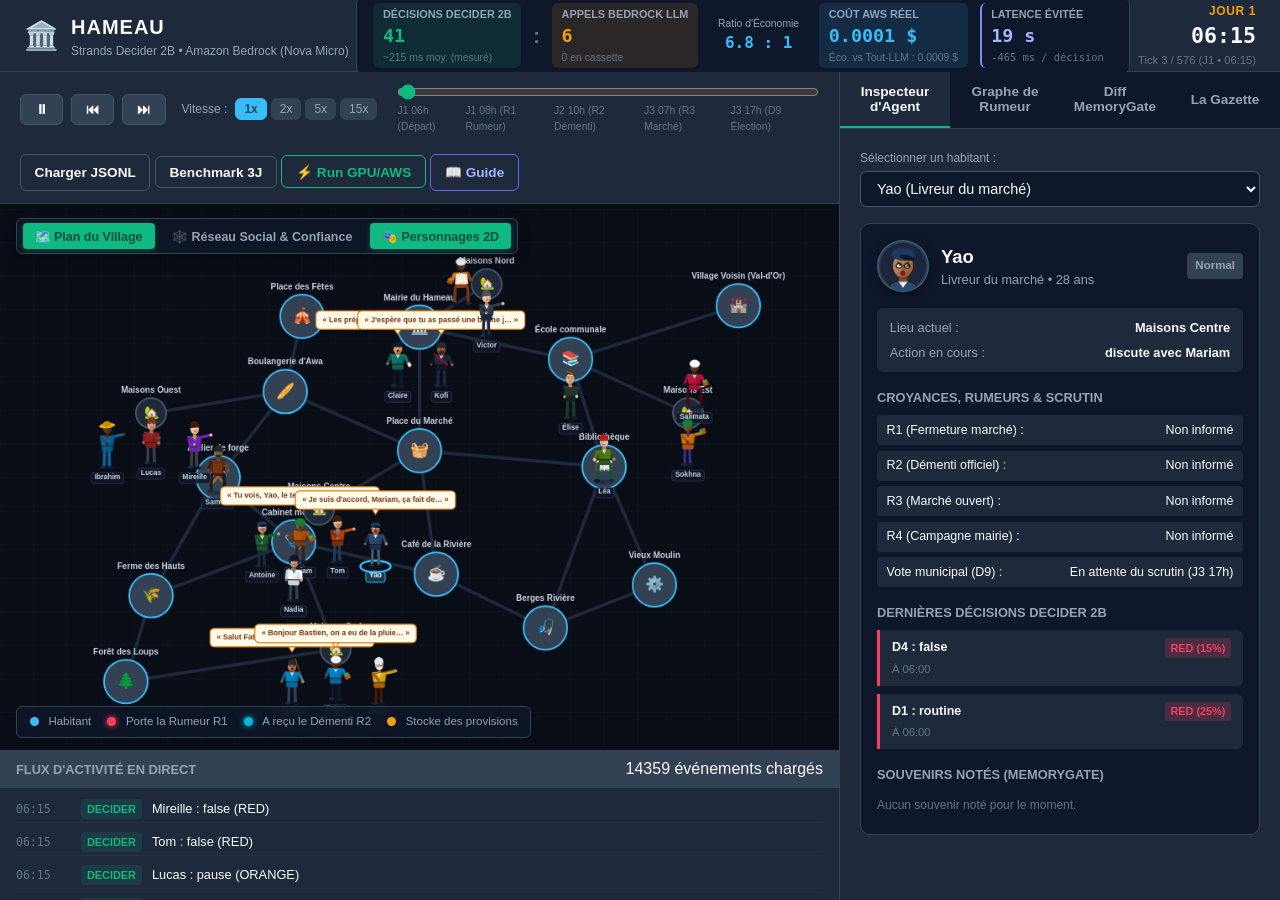
==== commit 16e8a891: "docs(viewer): add interactive visual roadmap.html guide for end-users" ====
--- a/viewer/index.html
+++ b/viewer/index.html
@@ -99,6 +99,7 @@
           </label>
           <button id="btn-load-sample" class="btn btn-outline" title="Rejeu de la simulation 3 jours">Benchmark 3J</button>
           <button id="btn-load-live" class="btn btn-outline" style="border-color: #10b981; color: #10b981;" title="Charger le run réel GPU & Bedrock">⚡ Run GPU/AWS</button>
+          <a href="roadmap.html" target="_blank" class="btn btn-outline" style="border-color: #6366f1; color: #a5b4fc; text-decoration: none; display: inline-flex; align-items: center;" title="Ouvrir le guide complet de la simulation">📖 Guide</a>
         </div>
       </div>
 
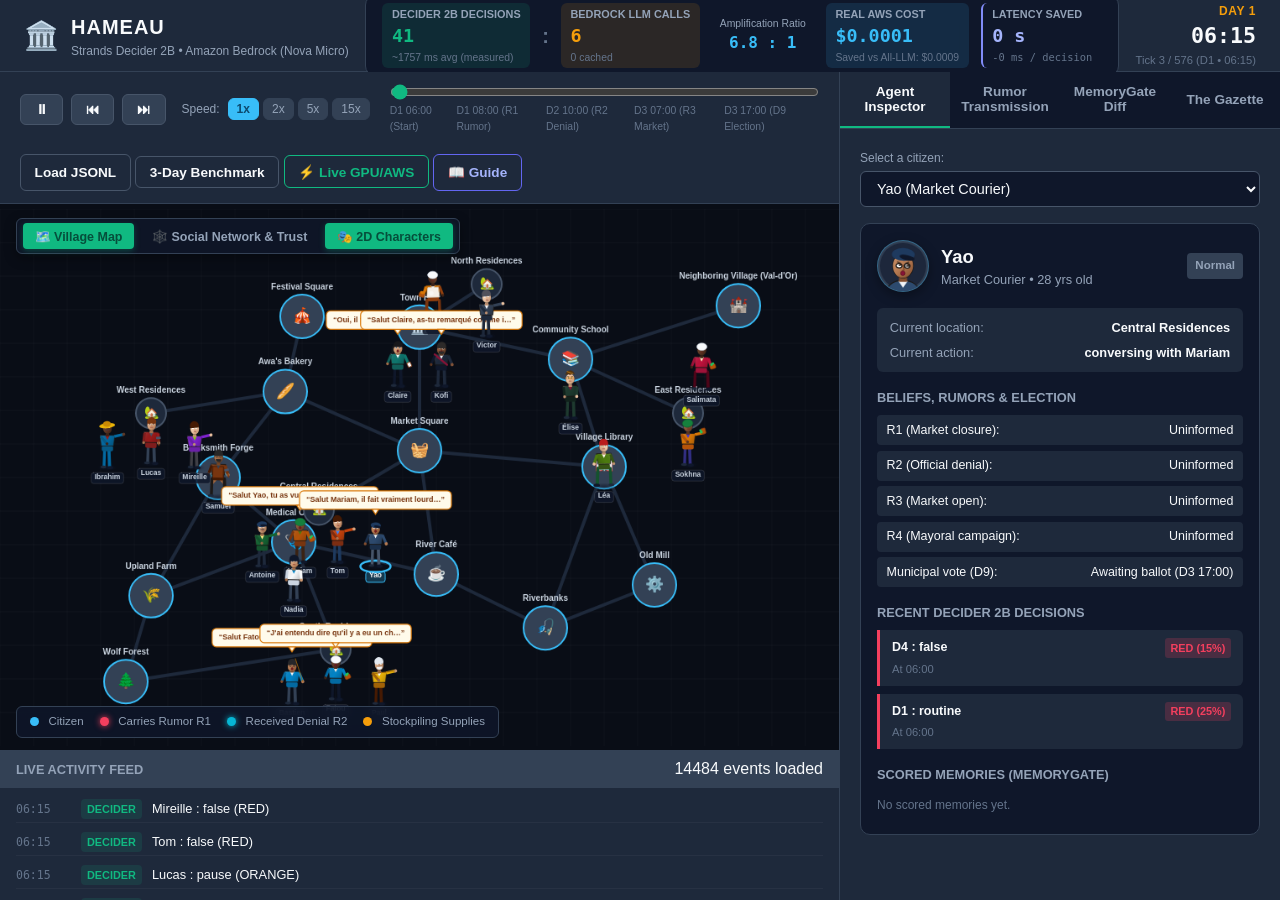
==== commit 8fa964ee: "feat(i18n): translate complete platform UI, viewer, character renderer, and guides to English" ====
--- a/viewer/index.html
+++ b/viewer/index.html
@@ -1,10 +1,10 @@
 <!DOCTYPE html>
-<html lang="fr">
+<html lang="en">
 <head>
   <meta charset="UTF-8">
   <meta name="viewport" content="width=device-width, initial-scale=1.0">
   <meta http-equiv="Content-Security-Policy" content="default-src 'self'; style-src 'self' 'unsafe-inline' https://fonts.googleapis.com; font-src 'self' https://fonts.gstatic.com; img-src 'self' data:; connect-src 'self';">
-  <title>HAMEAU — Visualiseur de Simulation Multi-Agents</title>
+  <title>HAMEAU — Multi-Agent Simulation Visualizer</title>
   <link rel="stylesheet" href="styles.css">
   <link rel="preconnect" href="https://fonts.googleapis.com">
   <link rel="preconnect" href="https://fonts.gstatic.com" crossorigin>
@@ -23,57 +23,57 @@
       </div>
     </div>
 
-    <!-- Compteurs en direct (FR-25, Section 4.2) -->
+    <!-- Live Metric Counters -->
     <div class="live-metrics" id="live-metrics">
       <div class="metric-card metric-decider">
-        <div class="metric-label">Décisions Decider 2B</div>
+        <div class="metric-label">Decider 2B Decisions</div>
         <div class="metric-value" id="counter-decider">0</div>
-        <div class="metric-sub" id="counter-decider-latency">Mesuré depuis journal</div>
+        <div class="metric-sub" id="counter-decider-latency">Measured from log</div>
       </div>
       <div class="metric-divider">:</div>
       <div class="metric-card metric-bedrock">
-        <div class="metric-label">Appels Bedrock LLM</div>
+        <div class="metric-label">Bedrock LLM Calls</div>
         <div class="metric-value" id="counter-bedrock">0</div>
-        <div class="metric-sub" id="counter-cassettes">0 en cassette</div>
+        <div class="metric-sub" id="counter-cassettes">0 cached</div>
       </div>
       <div class="metric-badge">
-        <span class="badge-title">Ratio d'Économie</span>
+        <span class="badge-title">Amplification Ratio</span>
         <span class="badge-value" id="ratio-value">-- : 1</span>
       </div>
       <div class="metric-card metric-cost">
-        <div class="metric-label">Coût AWS Réel</div>
-        <div class="metric-value font-mono" id="counter-cost">0,0000 $</div>
-        <div class="metric-sub" id="counter-savings">Éco. vs Tout-LLM : 0,0000 $</div>
+        <div class="metric-label">Real AWS Cost</div>
+        <div class="metric-value font-mono" id="counter-cost">$0.0000</div>
+        <div class="metric-sub" id="counter-savings">Saved vs All-LLM: $0.0000</div>
       </div>
       <div class="metric-card metric-latency-saved">
-        <div class="metric-label">Latence Évitée</div>
+        <div class="metric-label">Latency Saved</div>
         <div class="metric-value font-mono" id="counter-latency-saved">0 s</div>
-        <div class="metric-sub font-mono" id="counter-latency-sub">Mesuré depuis journal</div>
+        <div class="metric-sub font-mono" id="counter-latency-sub">Measured from log</div>
       </div>
     </div>
 
-    <!-- Horloge & Contrôles rapides -->
+    <!-- Clock & Fast Controls -->
     <div class="clock-display">
-      <div class="clock-day" id="clock-day">JOUR 1</div>
+      <div class="clock-day" id="clock-day">DAY 1</div>
       <div class="clock-time font-mono" id="clock-time">06:00</div>
       <div class="clock-tick" id="clock-tick">Tick 0 / 192</div>
     </div>
   </header>
 
-  <!-- Corps principal -->
+  <!-- Main Layout -->
   <main class="main-container">
-    <!-- Vue Carte & Timeline -->
+    <!-- Map & Timeline View -->
     <section class="simulation-view">
-      <!-- Barre d'outils de Rejeu -->
+      <!-- Playback Controls -->
       <div class="playback-bar">
         <div class="playback-controls">
-          <button id="btn-play-pause" class="btn btn-primary" title="Espace : Lecture / Pause">
+          <button id="btn-play-pause" class="btn btn-primary" title="Space: Play / Pause">
             <span id="play-icon">▶</span>
           </button>
-          <button id="btn-step-prev" class="btn btn-secondary" title="Pas précédent">⏮</button>
-          <button id="btn-step-next" class="btn btn-secondary" title="Pas suivant">⏭</button>
+          <button id="btn-step-prev" class="btn btn-secondary" title="Previous Step">⏮</button>
+          <button id="btn-step-next" class="btn btn-secondary" title="Next Step">⏭</button>
           <div class="speed-selector">
-            <label>Vitesse :</label>
+            <label>Speed:</label>
             <button class="btn-chip active" data-speed="1">1x</button>
             <button class="btn-chip" data-speed="2">2x</button>
             <button class="btn-chip" data-speed="5">5x</button>
@@ -84,98 +84,98 @@
         <div class="timeline-slider-container">
           <input type="range" id="timeline-slider" min="0" max="576" value="0" step="1">
           <div class="timeline-ticks-labels">
-            <span>J1 06h (Départ)</span>
-            <span>J1 08h (R1 Rumeur)</span>
-            <span>J2 10h (R2 Démenti)</span>
-            <span>J3 07h (R3 Marché)</span>
-            <span>J3 17h (D9 Élection)</span>
+            <span>D1 06:00 (Start)</span>
+            <span>D1 08:00 (R1 Rumor)</span>
+            <span>D2 10:00 (R2 Denial)</span>
+            <span>D3 07:00 (R3 Market)</span>
+            <span>D3 17:00 (D9 Election)</span>
           </div>
         </div>
 
         <div class="playback-actions">
           <label class="btn btn-outline file-upload-label">
-            <span>Charger JSONL</span>
+            <span>Load JSONL</span>
             <input type="file" id="file-input" accept=".jsonl">
           </label>
-          <button id="btn-load-sample" class="btn btn-outline" title="Rejeu de la simulation 3 jours">Benchmark 3J</button>
-          <button id="btn-load-live" class="btn btn-outline" style="border-color: #10b981; color: #10b981;" title="Charger le run réel GPU & Bedrock">⚡ Run GPU/AWS</button>
-          <a href="roadmap.html" target="_blank" class="btn btn-outline" style="border-color: #6366f1; color: #a5b4fc; text-decoration: none; display: inline-flex; align-items: center;" title="Ouvrir le guide complet de la simulation">📖 Guide</a>
-        </div>
-      </div>
-
-      <!-- Canvas Carte du Village & Graphe Social -->
+          <button id="btn-load-sample" class="btn btn-outline" title="Replay 3-day certified simulation">3-Day Benchmark</button>
+          <button id="btn-load-live" class="btn btn-outline" style="border-color: #10b981; color: #10b981;" title="Load live GPU & Bedrock run">⚡ Live GPU/AWS</button>
+          <a href="roadmap.html" target="_blank" class="btn btn-outline" style="border-color: #6366f1; color: #a5b4fc; text-decoration: none; display: inline-flex; align-items: center;" title="Open comprehensive simulation guide">📖 Guide</a>
+        </div>
+      </div>
+
+      <!-- Village Map & Social Network Canvas -->
       <div class="canvas-wrapper">
         <div class="canvas-view-toggle">
-          <button id="btn-view-map" class="view-toggle-btn active" data-mode="map">🗺️ Plan du Village</button>
-          <button id="btn-view-network" class="view-toggle-btn" data-mode="network">🕸️ Réseau Social & Confiance</button>
-          <button id="btn-toggle-render-mode" class="view-toggle-btn active" data-render-mode="characters" title="Basculer entre Personnages Illustrés et Points Schématiques">🎭 Personnages 2D</button>
+          <button id="btn-view-map" class="view-toggle-btn active" data-mode="map">🗺️ Village Map</button>
+          <button id="btn-view-network" class="view-toggle-btn" data-mode="network">🕸️ Social Network & Trust</button>
+          <button id="btn-toggle-render-mode" class="view-toggle-btn active" data-render-mode="characters" title="Toggle between Illustrated Characters and Schematic Dots">🎭 2D Characters</button>
         </div>
         <canvas id="village-canvas" width="1000" height="640"></canvas>
         <div class="map-overlay-legend" id="canvas-legend">
-          <span class="legend-item"><span class="dot dot-habitant"></span> Habitant</span>
-          <span class="legend-item"><span class="dot dot-rumeur"></span> Porte la Rumeur R1</span>
-          <span class="legend-item"><span class="dot dot-dementi"></span> A reçu le Démenti R2</span>
-          <span class="legend-item"><span class="dot dot-stocking"></span> Stocke des provisions</span>
-        </div>
-      </div>
-
-      <!-- Journal des événements en direct -->
+          <span class="legend-item"><span class="dot dot-habitant"></span> Citizen</span>
+          <span class="legend-item"><span class="dot dot-rumeur"></span> Carries Rumor R1</span>
+          <span class="legend-item"><span class="dot dot-dementi"></span> Received Denial R2</span>
+          <span class="legend-item"><span class="dot dot-stocking"></span> Stockpiling Supplies</span>
+        </div>
+      </div>
+
+      <!-- Live Event Feed -->
       <div class="event-feed">
         <div class="feed-header">
-          <h3>Flux d'Activité en Direct</h3>
-          <span class="feed-filter" id="feed-status">Prêt</span>
+          <h3>Live Activity Feed</h3>
+          <span class="feed-filter" id="feed-status">Ready</span>
         </div>
         <div class="feed-list" id="feed-list">
-          <div class="feed-empty">Chargez un journal ou lancez la lecture pour observer les événements.</div>
+          <div class="feed-empty">Load a log or press Play to monitor events in real time.</div>
         </div>
       </div>
     </section>
 
-    <!-- Volet Inspecteur & Onglets (À droite) -->
+    <!-- Side Panel & Tabs (Right Side) -->
     <aside class="side-panel">
-      <!-- Navigation par onglets -->
+      <!-- Tab Navigation -->
       <nav class="panel-tabs">
-        <button class="tab-btn active" data-tab="inspector">Inspecteur d'Agent</button>
-        <button class="tab-btn" data-tab="rumor-graph">Graphe de Rumeur</button>
-        <button class="tab-btn" data-tab="memory-diff">Diff MemoryGate</button>
-        <button class="tab-btn" data-tab="gazette">La Gazette</button>
+        <button class="tab-btn active" data-tab="inspector">Agent Inspector</button>
+        <button class="tab-btn" data-tab="rumor-graph">Rumor Transmission</button>
+        <button class="tab-btn" data-tab="memory-diff">MemoryGate Diff</button>
+        <button class="tab-btn" data-tab="gazette">The Gazette</button>
       </nav>
 
-      <!-- Onglet 1 : Inspecteur d'Agent -->
+      <!-- Tab 1: Agent Inspector -->
       <div class="tab-content active" id="tab-inspector">
         <div class="agent-selector-wrapper">
-          <label for="agent-select">Sélectionner un habitant :</label>
+          <label for="agent-select">Select a citizen:</label>
           <select id="agent-select" class="form-select">
-            <option value="yao">Yao (Livreur du marché)</option>
-            <option value="kofi">Kofi (Maire)</option>
-            <option value="awa">Awa (Boulangère)</option>
-            <option value="elise">Élise (Institutrice)</option>
-            <option value="samuel">Samuel (Forgeron)</option>
-            <option value="nadia">Nadia (Médecin)</option>
-            <option value="tom">Tom (Apprenti café)</option>
-            <option value="mariam">Mariam (Marchande légumes)</option>
-            <option value="paul">Paul (Pêcheur retraité)</option>
-            <option value="lea">Léa (Bibliothécaire)</option>
-            <option value="ibrahim">Ibrahim (Agriculteur)</option>
-            <option value="claire">Claire (Rédactrice Gazette)</option>
-            <option value="victor">Victor (Notaire & Candidat)</option>
-            <option value="fatou">Fatou (Meunière du Moulin)</option>
-            <option value="lucas">Lucas (Bûcheron & Meneur)</option>
-            <option value="sokhna">Sokhna (Marchande itinérante)</option>
-            <option value="antoine">Antoine (Garde champêtre)</option>
-            <option value="mireille">Mireille (Herboriste)</option>
-            <option value="bastien">Bastien (Jeune Pêcheur)</option>
-            <option value="salimata">Salimata (Aubergiste)</option>
+            <option value="yao">Yao (Market Courier)</option>
+            <option value="kofi">Kofi (Mayor)</option>
+            <option value="awa">Awa (Baker)</option>
+            <option value="elise">Élise (School Teacher)</option>
+            <option value="samuel">Samuel (Blacksmith)</option>
+            <option value="nadia">Nadia (Doctor)</option>
+            <option value="tom">Tom (Café Apprentice)</option>
+            <option value="mariam">Mariam (Vegetable Merchant)</option>
+            <option value="paul">Paul (Retired Fisherman)</option>
+            <option value="lea">Léa (Librarian)</option>
+            <option value="ibrahim">Ibrahim (Farmer)</option>
+            <option value="claire">Claire (Gazette Editor)</option>
+            <option value="victor">Victor (Notary & Candidate)</option>
+            <option value="fatou">Fatou (Mill Operator)</option>
+            <option value="lucas">Lucas (Lumberjack & Leader)</option>
+            <option value="sokhna">Sokhna (Traveling Merchant)</option>
+            <option value="antoine">Antoine (Constable)</option>
+            <option value="mireille">Mireille (Herbalist)</option>
+            <option value="bastien">Bastien (Young Fisherman)</option>
+            <option value="salimata">Salimata (Innkeeper)</option>
           </select>
         </div>
 
         <div class="agent-card" id="agent-profile-card">
           <div class="agent-header">
-            <canvas id="inspector-bust-canvas" width="56" height="56" class="agent-bust-canvas" title="Portrait en buste"></canvas>
+            <canvas id="inspector-bust-canvas" width="56" height="56" class="agent-bust-canvas" title="Bust Portrait"></canvas>
             <div class="agent-avatar" id="inspector-avatar" style="display: none;">📦</div>
             <div class="agent-title">
               <h2 id="inspector-name">Yao</h2>
-              <p id="inspector-job">Livreur du marché &bull; 28 ans</p>
+              <p id="inspector-job">Market Courier &bull; 28 yrs old</p>
             </div>
             <div class="behavior-badge" id="inspector-stocking-badge">
               Normal
@@ -184,65 +184,65 @@
 
           <div class="agent-status-section">
             <div class="status-item">
-              <span class="label">Lieu actuel :</span>
-              <span class="value" id="inspector-loc">Place du Marché</span>
+              <span class="label">Current location:</span>
+              <span class="value" id="inspector-loc">Market Square</span>
             </div>
             <div class="status-item">
-              <span class="label">Action en cours :</span>
-              <span class="value" id="inspector-action">Prépare ses livraisons</span>
-            </div>
-          </div>
-
-          <!-- Croyances et Rumeurs -->
+              <span class="label">Current action:</span>
+              <span class="value" id="inspector-action">Preparing deliveries</span>
+            </div>
+          </div>
+
+          <!-- Beliefs, Rumors & Election -->
           <div class="inspector-beliefs">
-            <h4>Croyances, Rumeurs & Scrutin</h4>
+            <h4>Beliefs, Rumors & Election</h4>
             <div id="inspector-beliefs-list" class="beliefs-list">
-              <div class="belief-pill">R1 (Fermeture marché) : <span id="r1-cred">Non informé</span></div>
-              <div class="belief-pill">R2 (Démenti officiel) : <span id="r2-cred">Non informé</span></div>
-              <div class="belief-pill">R3 (Marché ouvert) : <span id="r3-cred">Non informé</span></div>
-              <div class="belief-pill">R4 (Campagne mairie) : <span id="r4-cred">Non informé</span></div>
-              <div class="belief-pill">Vote municipal (D9) : <span id="inspector-vote">En attente du scrutin (J3 17h)</span></div>
-            </div>
-          </div>
-
-          <!-- Dernières Décisions Decider -->
+              <div class="belief-pill">R1 (Market closure): <span id="r1-cred">Unaware</span></div>
+              <div class="belief-pill">R2 (Official denial): <span id="r2-cred">Unaware</span></div>
+              <div class="belief-pill">R3 (Market open): <span id="r3-cred">Unaware</span></div>
+              <div class="belief-pill">R4 (Mayoral campaign): <span id="r4-cred">Unaware</span></div>
+              <div class="belief-pill">Municipal vote (D9): <span id="inspector-vote">Awaiting election (D3 17:00)</span></div>
+            </div>
+          </div>
+
+          <!-- Recent Decider 2B Decisions -->
           <div class="inspector-decisions">
-            <h4>Dernières Décisions Decider 2B</h4>
+            <h4>Recent Decider 2B Decisions</h4>
             <div id="inspector-decisions-list" class="decisions-list">
-              <!-- Rempli dynamiquement -->
-            </div>
-          </div>
-
-          <!-- Souvenirs scorés par MemoryGate -->
+              <!-- Dynamically populated -->
+            </div>
+          </div>
+
+          <!-- Scored Memories (MemoryGate) -->
           <div class="inspector-memories">
-            <h4>Souvenirs Notés (MemoryGate)</h4>
+            <h4>Scored Memories (MemoryGate)</h4>
             <div id="inspector-memories-list" class="memories-list">
-              <!-- Rempli dynamiquement -->
-            </div>
-          </div>
-        </div>
-      </div>
-
-      <!-- Onglet 2 : Graphe de propagation de la rumeur & Scrutin Municipal -->
+              <!-- Dynamically populated -->
+            </div>
+          </div>
+        </div>
+      </div>
+
+      <!-- Tab 2: Rumor Transmission Graph & Municipal Election -->
       <div class="tab-content" id="tab-rumor-graph">
         <div class="rumor-stats">
           <div class="stat-box">
             <span class="stat-num" id="rumor-count">0 / --</span>
-            <span class="stat-text">Habitants atteints (R1)</span>
+            <span class="stat-text">Citizens Reached (R1)</span>
           </div>
           <div class="stat-box">
             <span class="stat-num" id="stocking-count">0 / --</span>
-            <span class="stat-text">Ont fait des stocks</span>
+            <span class="stat-text">Stockpiled Goods</span>
           </div>
         </div>
 
         <div class="rumor-chart-card">
           <div class="chart-header">
-            <span class="chart-title">Courbes Épidémiques de Transmission</span>
+            <span class="chart-title">Epidemic Transmission Curves</span>
             <div class="chart-legend">
-              <span class="legend-item"><span class="legend-color r1"></span>R1 (Rumeur)</span>
-              <span class="legend-item"><span class="legend-color r2"></span>R2 (Démenti)</span>
-              <span class="legend-item"><span class="legend-color r3"></span>R3 (Marché ouvert)</span>
+              <span class="legend-item"><span class="legend-color r1"></span>R1 (Rumor)</span>
+              <span class="legend-item"><span class="legend-color r2"></span>R2 (Denial)</span>
+              <span class="legend-item"><span class="legend-color r3"></span>R3 (Market Open)</span>
             </div>
           </div>
           <canvas id="rumor-curve-canvas" width="390" height="120"></canvas>
@@ -250,51 +250,51 @@
 
         <div class="rumor-chart-card" id="election-panel-card" style="margin-top: 10px; padding: 10px 12px;">
           <div class="chart-header" style="margin-bottom: 6px;">
-            <span class="chart-title">🗳️ Scrutin Municipal (D9 : Kofi vs Victor)</span>
-            <span id="election-status-badge" style="font-size: 0.72rem; color: var(--text-muted);">J3 17h00</span>
+            <span class="chart-title">🗳️ Municipal Election (D9: Kofi vs Victor)</span>
+            <span id="election-status-badge" style="font-size: 0.72rem; color: var(--text-muted);">D3 17:00</span>
           </div>
           <div id="election-summary-line" style="font-size: 0.78rem; color: var(--text-secondary); margin-bottom: 6px;">
-            Campagne en cours — Scrutin au Jour 3 à 17h00
+            Campaign in progress — Election on Day 3 at 17:00
           </div>
           <div id="election-bars" style="display: flex; flex-direction: column; gap: 4px; font-size: 0.74rem;">
             <div style="display: flex; justify-content: space-between;">
-              <span>Kofi (Maire sortant)</span>
-              <strong id="election-kofi-count">0 voix</strong>
+              <span>Kofi (Incumbent Mayor)</span>
+              <strong id="election-kofi-count">0 votes</strong>
             </div>
             <div style="display: flex; justify-content: space-between;">
-              <span>Victor (Notaire &amp; Candidat)</span>
-              <strong id="election-victor-count">0 voix</strong>
+              <span>Victor (Notary &amp; Challenger)</span>
+              <strong id="election-victor-count">0 votes</strong>
             </div>
             <div style="display: flex; justify-content: space-between; color: var(--text-muted);">
-              <span>Abstentions (ou repli zone rouge)</span>
+              <span>Abstentions (or Red-zone fallback)</span>
               <span id="election-abst-count">0</span>
             </div>
           </div>
         </div>
 
         <div class="rumor-timeline" id="rumor-hops-list">
-          <!-- Historique des sauts de rumeur -->
-        </div>
-      </div>
-
-      <!-- Onglet 3 : Vue comparative MemoryGate (C2) -->
+          <!-- Rumor hop history -->
+        </div>
+      </div>
+
+      <!-- Tab 3: Comparative MemoryGate View (C2) -->
       <div class="tab-content" id="tab-memory-diff">
         <div class="diff-header-banner">
-          <h3>Comparaison de Contexte LLM (Prompt Diff)</h3>
-          <p>Impact du filtrage par Strands Decider 2B sur le prompt Bedrock Nova Micro.</p>
+          <h3>LLM Context Comparison (Prompt Diff)</h3>
+          <p>Impact of Strands Decider 2B filtering on Amazon Bedrock Nova Micro prompts.</p>
         </div>
 
         <div class="diff-metrics-row">
           <div class="diff-metric-pill">
-            <span class="label">Tokens Économisés</span>
+            <span class="label">Tokens Saved</span>
             <span class="val green" id="diff-tokens-saved">-- %</span>
           </div>
           <div class="diff-metric-pill">
-            <span class="label">Bruit Éliminé</span>
-            <span class="val green" id="diff-noise-removed">-- / -- souvenirs</span>
+            <span class="label">Noise Eliminated</span>
+            <span class="val green" id="diff-noise-removed">-- / -- memories</span>
           </div>
           <div class="diff-metric-pill">
-            <span class="label">Latence Decider</span>
+            <span class="label">Decider Latency</span>
             <span class="val font-mono" id="diff-decider-latency">-- ms</span>
           </div>
         </div>
@@ -302,40 +302,40 @@
         <div class="diff-columns">
           <div class="diff-box without-gate">
             <div class="diff-box-header">
-              <span class="box-title">❌ Sans MemoryGate (Brut)</span>
+              <span class="box-title">❌ Without MemoryGate (Raw)</span>
               <span class="badge badge-danger" id="tokens-raw-badge">-- tokens</span>
             </div>
             <div class="diff-box-body" id="diff-raw-content">
-              <!-- Rempli dynamiquement -->
+              <!-- Dynamically populated -->
             </div>
           </div>
 
           <div class="diff-box with-gate">
             <div class="diff-box-header">
-              <span class="box-title">✅ Avec MemoryGate (Scoré)</span>
+              <span class="box-title">✅ With MemoryGate (Gated)</span>
               <span class="badge badge-success" id="tokens-gated-badge">-- tokens</span>
             </div>
             <div class="diff-box-body" id="diff-gated-content">
-              <!-- Rempli dynamiquement -->
-            </div>
-          </div>
-        </div>
-      </div>
-
-      <!-- Onglet 4 : Gazette du Hameau -->
+              <!-- Dynamically populated -->
+            </div>
+          </div>
+        </div>
+      </div>
+
+      <!-- Tab 4: The Village Gazette -->
       <div class="tab-content" id="tab-gazette">
         <div class="gazette-newspaper">
           <div class="gazette-masthead">
             <div class="gazette-author-badge">
-              <canvas id="gazette-author-canvas" width="46" height="46" class="agent-bust-canvas" title="Claire, rédactrice"></canvas>
+              <canvas id="gazette-author-canvas" width="46" height="46" class="agent-bust-canvas" title="Claire, editor"></canvas>
               <div>
-                <h1>LA GAZETTE DU HAMEAU</h1>
-                <p class="gazette-date" id="gazette-date">Édition Quotidienne &bull; Rédaction : Claire</p>
+                <h1>THE VILLAGE GAZETTE</h1>
+                <p class="gazette-date" id="gazette-date">Daily Edition &bull; Chief Editor: Claire</p>
               </div>
             </div>
           </div>
           <article class="gazette-body" id="gazette-content">
-            <p class="gazette-empty">La Gazette paraît chaque soir à 22h00.</p>
+            <p class="gazette-empty">The Gazette is published every evening at 22:00.</p>
           </article>
         </div>
       </div>
